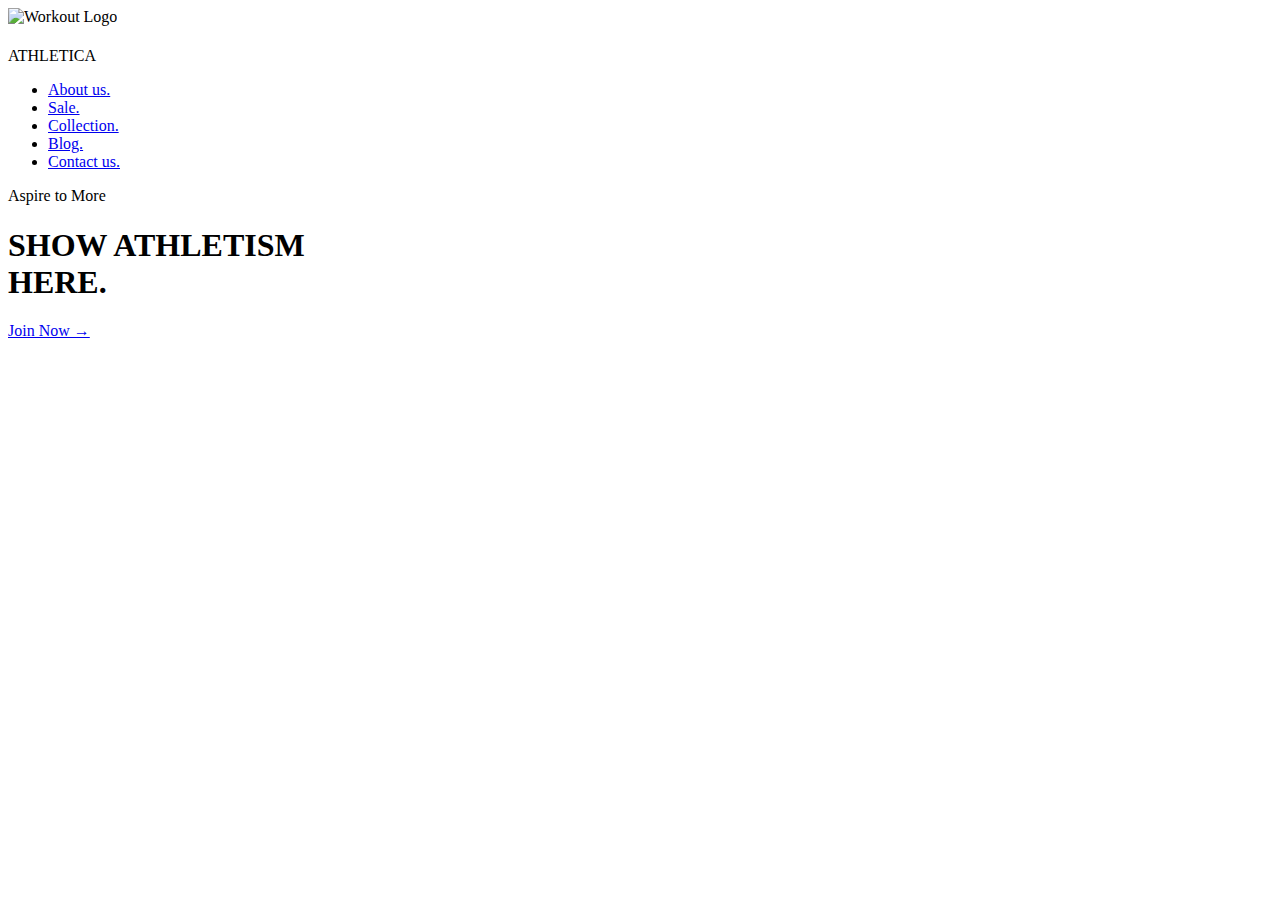
==== index.html @ dfa354d3 "adding homepage html" ====
<!DOCTYPE html>
<html lang="en">



<head>
    <meta charset="UTF-8">
    <meta name="viewport" content="width=device-width, initial-scale=1.0">
    <title>New Collections</title>
    <link rel="stylesheet" href="sports.css">
    <link rel="preconnect" href="https://fonts.googleapis.com">
    <link rel="preconnect" href="https://fonts.gstatic.com" crossorigin>
    <link href="https://fonts.googleapis.com/css2?family=Bebas+Neue&display=swap" rel="stylesheet">
</head>


<body>
    <header class="main-header">
        <div class="logo">
            <img src="athletica.png" alt="Workout Logo"> <!-- Replace with your logo path -->
            <h1><span></span></h1>
            <p>ATHLETICA </p>
        </div>
        <nav class="navbar">
            <ul>
                <li><a href="#">About us.</a></li>
                <li><a href="#">Sale.</a></li>
                <li><a href="#">Collection.</a></li>
                <li><a href="#">Blog.</a></li>
                <li><a href="#">Contact us.</a></li>
            </ul>
        </nav>
    </header>
    <section class="hero-section">
        <div class="content">
            <p class="subheading">Aspire to More</p>
            <h1>SHOW <span>ATHLETISM</span><br>HERE.</h1>
            <a href="loginn.html" class="cta-button" >Join Now →</a>
        </div>
    </section>
</body>

</html>
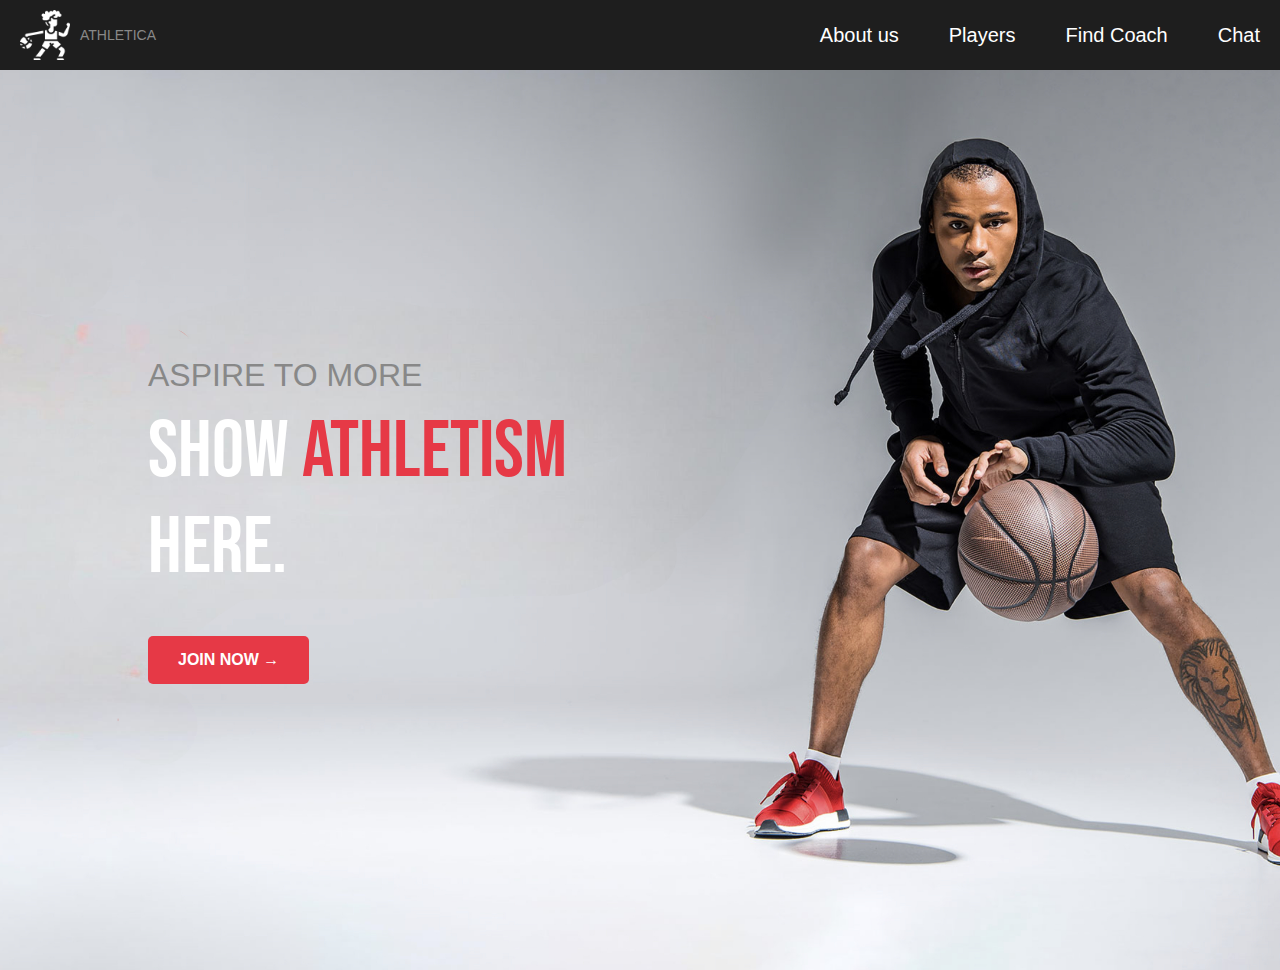
==== commit 5ece6092: "improving css & html" ====
--- a/index.html
+++ b/index.html
@@ -23,11 +23,10 @@
         </div>
         <nav class="navbar">
             <ul>
-                <li><a href="#">About us.</a></li>
-                <li><a href="#">Sale.</a></li>
-                <li><a href="#">Collection.</a></li>
-                <li><a href="#">Blog.</a></li>
-                <li><a href="#">Contact us.</a></li>
+                <li><a href="about_us.html">About us</a></li>
+                <li><a href="Ahome.html">Players</a></li>
+                <li><a href="loginn.html">Find Coach</a></li>
+                <li><a href="loginn.html">Chat</a></li>
             </ul>
         </nav>
     </header>
--- a/sports.css
+++ b/sports.css
@@ -0,0 +1,140 @@
+* {
+    margin: 0;
+    padding: 0;
+    box-sizing: border-box;
+}
+
+body {
+    background-image: url('athlete.jpg');
+    background-size: cover;
+    background-repeat: no-repeat;
+    font-family: Arial, sans-serif;
+    color: #333;
+}
+
+.hero-section {
+    display: flex;
+    align-items: center;
+    justify-content: center;
+    /* Center the content */
+    text-align: left;
+    padding: 50px;
+    height: 100vh;
+    background-image: url('athlete.jpg');
+    /* Replace with your image path */
+    background-size: cover;
+    background-position: center;
+    background-repeat: no-repeat;
+    color: white;
+    /* Adjust text color for better visibility */
+}
+
+.content {
+    position:absolute;
+    left: 10vw;
+    max-width: 50%;
+    /* Optional: Add a semi-transparent background for text contrast */
+    padding: 20px;
+    border-radius: 8px;
+}
+
+.subheading {
+    font-size:xx-large;
+    text-transform: uppercase;
+    color: #888;
+    margin-bottom: 10px;
+}
+
+h1 {
+    font-size: 80px;
+    font-weight: bold;
+    line-height: 1.2;
+    margin-bottom: 20px;
+    font-family: "Bebas Neue", sans-serif;
+    font-weight: 400;
+    font-style: normal;
+}
+
+h1 span {
+    color: #e63946;
+    /* Red for emphasis */
+}
+
+.cta-button {
+    display: inline-block;
+    padding: 15px 30px;
+    background-color: #e63946;
+    color: white;
+    text-transform: uppercase;
+    text-decoration: none;
+    font-weight: bold;
+    border-radius: 5px;
+    margin-top: 20px;
+}
+
+.cta-button:hover {
+    background-color: #d62828;
+}
+
+.image-container {
+    max-width: 50%;
+}
+
+.image-container img {
+    max-width: 100%;
+    height: auto;
+}
+
+.main-header {
+    display: flex;
+    align-items: center;
+    justify-content: space-between;
+    padding: 10px 20px;
+    background-color: #1e1e1e;
+    /* Dark background color */
+    color: white;
+}
+
+.logo {
+    display: flex;
+    align-items: center;
+}
+
+.logo img {
+    height: 50px;
+    margin-right: 10px;
+}
+
+.logo h1 {
+    font-size: 24px;
+    margin: 0;
+}
+
+.logo h1 span {
+    color: #e63946;
+    /* Red dot */
+}
+
+.logo p {
+    font-size: 14px;
+    margin: 0;
+    color: #888;
+}
+
+.navbar ul {
+    list-style: none;
+    display: flex;
+    gap: 50px;
+    margin: 0;
+    padding: 0;
+}
+
+.navbar a {
+    text-decoration: none;
+    color: white;
+    font-size: 20px;
+}
+
+.navbar a:hover {
+    color:#e63946;
+}